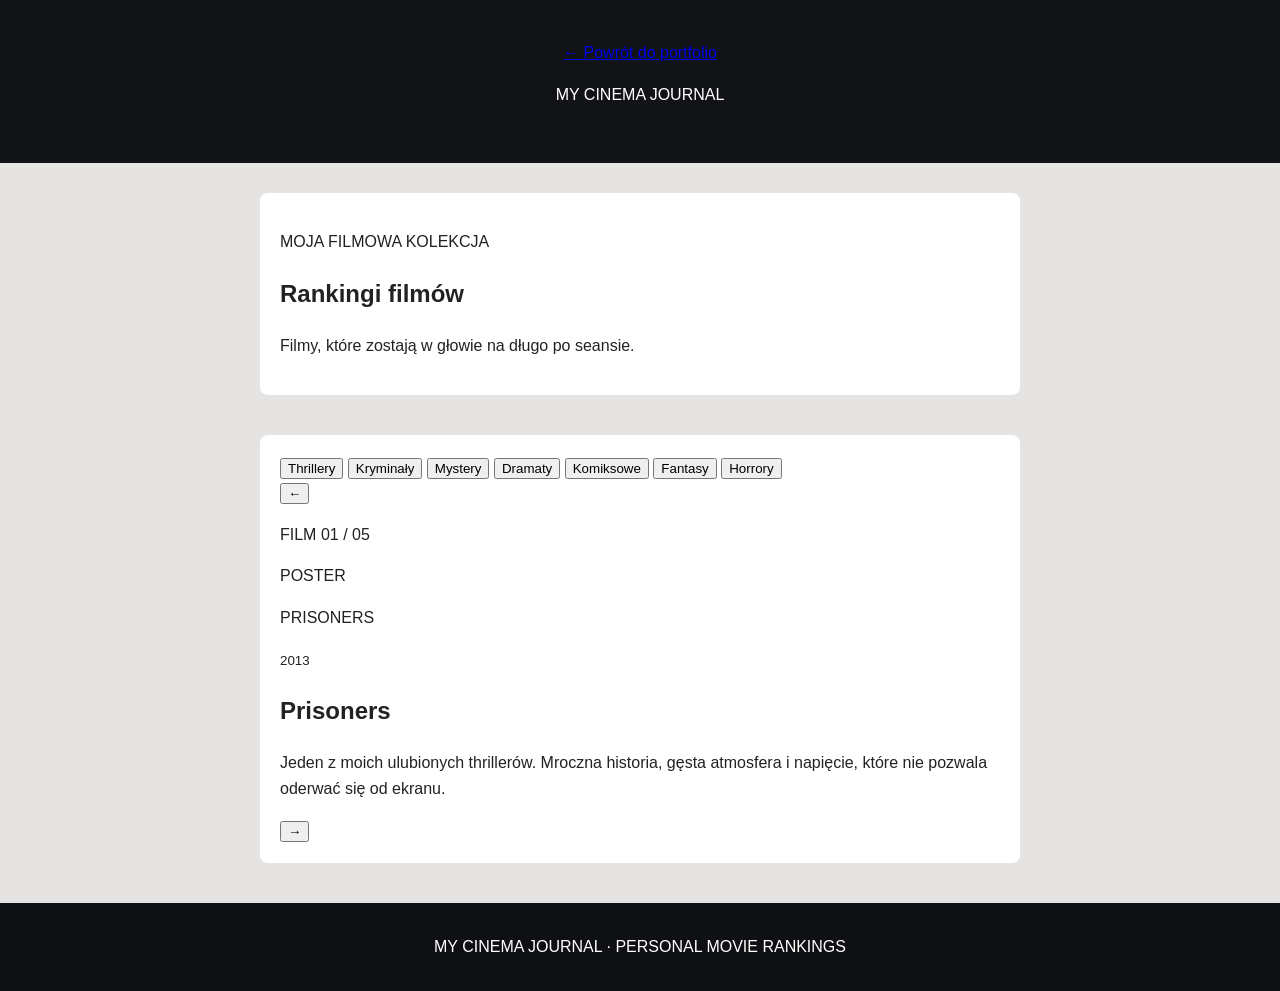
==== movies.html @ ecd9bb5b "Struktura movies" ====
<!DOCTYPE html>
<html lang="pl">
<head>
    <meta charset="UTF-8">
    <meta name="viewport" content="width=device-width, initial-scale=1.0">

    <title>Mój ranking filmów</title>

    <link rel="stylesheet" href="style.css">
</head>

<body class="movies-page theme-thriller">

    <header class="movies-header">
        <a href="index.html">← Powrót do portfolio</a>
        <p>MY CINEMA JOURNAL</p>
    </header>

    <main class="movies-main">

        <section class="movies-intro">
            <p class="eyebrow">MOJA FILMOWA KOLEKCJA</p>
            <h1>Rankingi filmów</h1>
            <p>Filmy, które zostają w głowie na długo po seansie.</p>
        </section>

        <section class="movie-browser">

            <div class="genre-buttons">
                <button class="genre-button active" data-genre="thriller">
                    Thrillery
                </button>

                <button class="genre-button" data-genre="crime">
                    Kryminały
                </button>

                <button class="genre-button" data-genre="mystery">
                    Mystery
                </button>

                <button class="genre-button" data-genre="drama">
                    Dramaty
                </button>

                <button class="genre-button" data-genre="comic">
                    Komiksowe
                </button>

                <button class="genre-button" data-genre="fantasy">
                    Fantasy
                </button>

                <button class="genre-button" data-genre="horror">
                    Horrory
                </button>
            </div>

            <div class="movie-viewer">

                <button
                    class="movie-arrow"
                    id="prev-movie"
                    aria-label="Poprzedni film"
                >
                    &#8592;
                </button>

                <div class="movie-info">

                    <p class="movie-rank" id="movie-position">
                        FILM 01 / 05
                    </p>

                    <div class="poster-placeholder" id="movie-poster">
                        <span>POSTER</span>
                        <p>PRISONERS</p>
                        <small>2013</small>
                    </div>

                    <h2 id="movie-title">Prisoners</h2>

                    <p class="movie-description" id="movie-description">
                        Jeden z moich ulubionych thrillerów.
                        Mroczna historia, gęsta atmosfera i napięcie,
                        które nie pozwala oderwać się od ekranu.
                    </p>

                </div>

                <button
                    class="movie-arrow"
                    id="next-movie"
                    aria-label="Następny film"
                >
                    &#8594;
                </button>

            </div>

        </section>

    </main>

    <footer class="movies-footer">
        <p>MY CINEMA JOURNAL · PERSONAL MOVIE RANKINGS</p>
    </footer>

    <script src="script.js"></script>

</body>
</html>
---- style.css ----
*{
  box-sizing: border-box;
}

body{
  margin: 0;
  font-family: Arial, Helvetica, sans-serif;
     background-color: #E6E3E3;
    color: #222;
    line-height: 1.6;
}
header {
    background-color: #121316;
    color: white;
    text-align: center;
    padding: 40px 20px;
}

main {
    max-width: 800px;
    margin: 30px auto;
    padding: 0 20px;
}

section {
    background-color: white;
    padding: 20px;
    margin-bottom: 40px;
    border-radius: 8px;
}

footer {
    text-align: center;
    padding: 15px;
    background-color: #0f1013;;
    color: white;
}

nav {
    display: flex;
    justify-content: center;
    align-items: center;
    gap: 40px;
    padding: 22px 20px;
    background-color: #0c0d0f;
}

nav a {
    color: white;
    text-decoration: none;
    font-weight: bold;
    font-size: 18px;
}

nav a:hover {
    color: #61dafb;
}

.about-content {
    display: flex;
    gap: 30px;
    align-items: center;
}

.about-text {
    flex: 1;
    font-size: 18px;
}

.about-image {
    flex: 0 0 200px;
}

.about-image img {
    width: 200px;
    height: 200px;
    object-fit: cover;
    border-radius: 50%;
}


.interest-item {
    margin-bottom: 25px;
    font-size: 17px;
}

.interest-item h3 {
    margin-bottom: 8px;
}

.movies-link {
    display: inline-block;
    margin-top: 10px;
    padding: 10px 16px;
    background-color: #252936;
    color: white;
    text-decoration: none;
    border-radius: 6px;
    transition: background-color 0.2s;
}

.movies-link:hover {
    background-color: #414b63;
}
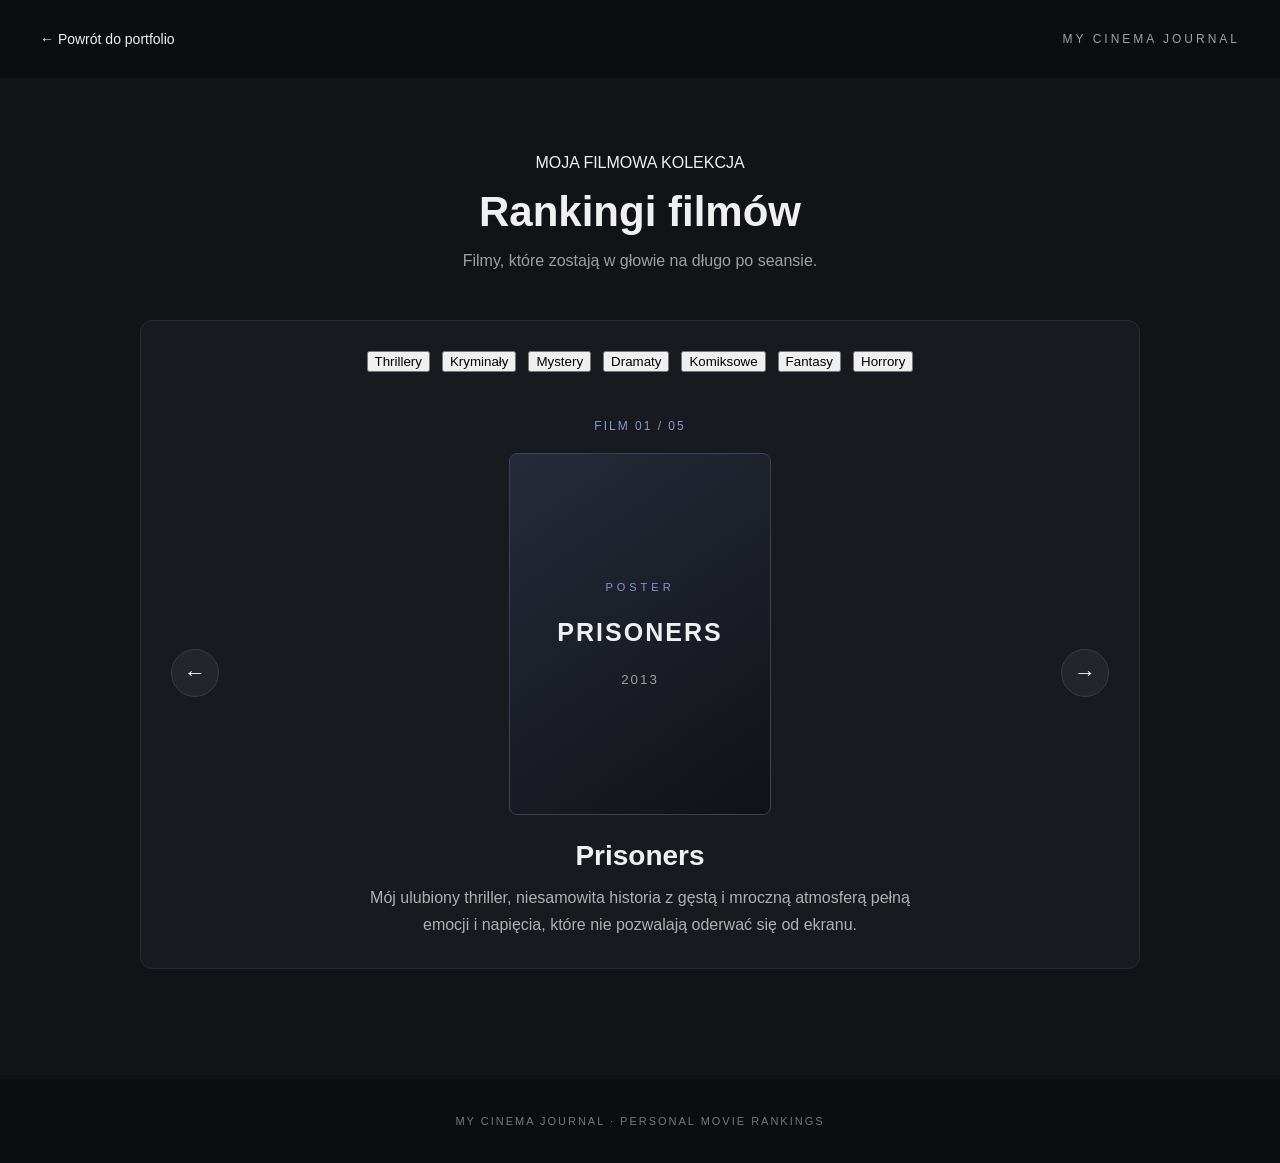
==== commit 71113f53: "Stylizacja movies" ====
--- a/movies.html
+++ b/movies.html
@@ -7,7 +7,7 @@
 
     <title>Mój ranking filmów</title>
 
-    <link rel="stylesheet" href="style.css">
+    <link rel="stylesheet" href="movies.css">
 </head>
 
 <body class="movies-page theme-thriller">
@@ -82,9 +82,9 @@
                     <h2 id="movie-title">Prisoners</h2>
 
                     <p class="movie-description" id="movie-description">
-                        Jeden z moich ulubionych thrillerów.
-                        Mroczna historia, gęsta atmosfera i napięcie,
-                        które nie pozwala oderwać się od ekranu.
+                        Mój ulubiony thriller,
+                        niesamowita historia z gęstą i mroczną atmosferą pełną emocji i napięcia,
+                        które nie pozwalają oderwać się od ekranu.
                     </p>
 
                 </div>
--- a/movies.css
+++ b/movies.css
@@ -0,0 +1,154 @@
+.movies-page {
+    background-color: #121316;
+    color: #f0f0f0;
+    font-family: Arial, sans-serif;
+    margin: 0;
+}
+
+.movies-header {
+    background-color: #0c0d0f;
+    padding: 20px 40px;
+    display: flex;
+    justify-content: space-between;
+    align-items: center;
+}
+
+.movies-header a {
+    color: #f0f0f0;
+    text-decoration: none;
+    font-size: 14px;
+}
+
+.movies-header p {
+    font-size: 12px;
+    letter-spacing: 3px;
+    color: #a0a0a0;
+}
+
+.movies-main {
+    max-width: 1000px;
+    margin: 0 auto;
+    padding: 60px 24px;
+}
+
+.movies-intro {
+    text-align: center;
+    margin-bottom: 50px;
+}
+
+.movies-intro h1 {
+    font-size: 42px;
+    margin: 15px 0;
+}
+
+.movies-intro > p:last-child {
+    color: #a0a0a0;
+    font-size: 16px;
+}
+
+.genre-buttons {
+    display: flex;
+    justify-content: center;
+    flex-wrap: wrap;
+    gap: 12px;
+    margin-bottom: 35px;
+}
+
+.movie-browser {
+    background-color: #181a1f;
+    border: 1px solid #292c33;
+    border-radius: 12px;
+    padding: 30px;
+}
+
+.movie-viewer {
+    display: flex;
+    align-items: center;
+    justify-content: space-between;
+    gap: 25px;
+}
+
+.movie-info {
+    flex: 1;
+    text-align: center;
+    min-width: 0;
+}
+
+.movie-rank {
+    color: #8498d5;
+    font-size: 12px;
+    letter-spacing: 2px;
+    margin-bottom: 20px;
+}
+
+.poster-placeholder {
+    width: 260px;
+    height: 360px;
+    margin: 0 auto 25px;
+    background: linear-gradient(145deg, #252b3a, #111216);
+    border: 1px solid #3b4355;
+    border-radius: 8px;
+    display: flex;
+    flex-direction: column;
+    justify-content: center;
+    align-items: center;
+}
+
+.poster-placeholder span {
+    font-size: 11px;
+    letter-spacing: 4px;
+    color: #8498d5;
+}
+
+.poster-placeholder p {
+    font-size: 25px;
+    font-weight: bold;
+    letter-spacing: 2px;
+}
+
+.poster-placeholder small {
+    color: #a0a0a0;
+    letter-spacing: 2px;
+}
+
+.movie-info h2 {
+    font-size: 28px;
+    margin-bottom: 12px;
+}
+
+.movie-description {
+    max-width: 550px;
+    margin: 0 auto;
+    color: #b0b0b0;
+    line-height: 1.7;
+}
+
+.movie-arrow {
+    background-color: #22252c;
+    color: #f0f0f0;
+    border: 1px solid #383c45;
+    border-radius: 50%;
+    width: 48px;
+    height: 48px;
+    font-size: 22px;
+    cursor: pointer;
+    flex-shrink: 0;
+    transition: 0.2s;
+}
+
+.genre-button:hover,
+.movie-arrow:hover {
+    background-color: #292e3a;
+    color: #ffffff;
+    border-color: #8498d5;
+}
+
+.movies-footer {
+    text-align: center;
+    padding: 25px 20px;
+    margin-top: 50px;
+    background-color: #0c0d0f;
+    color: #777777;
+    font-size: 11px;
+    letter-spacing: 2px;
+}
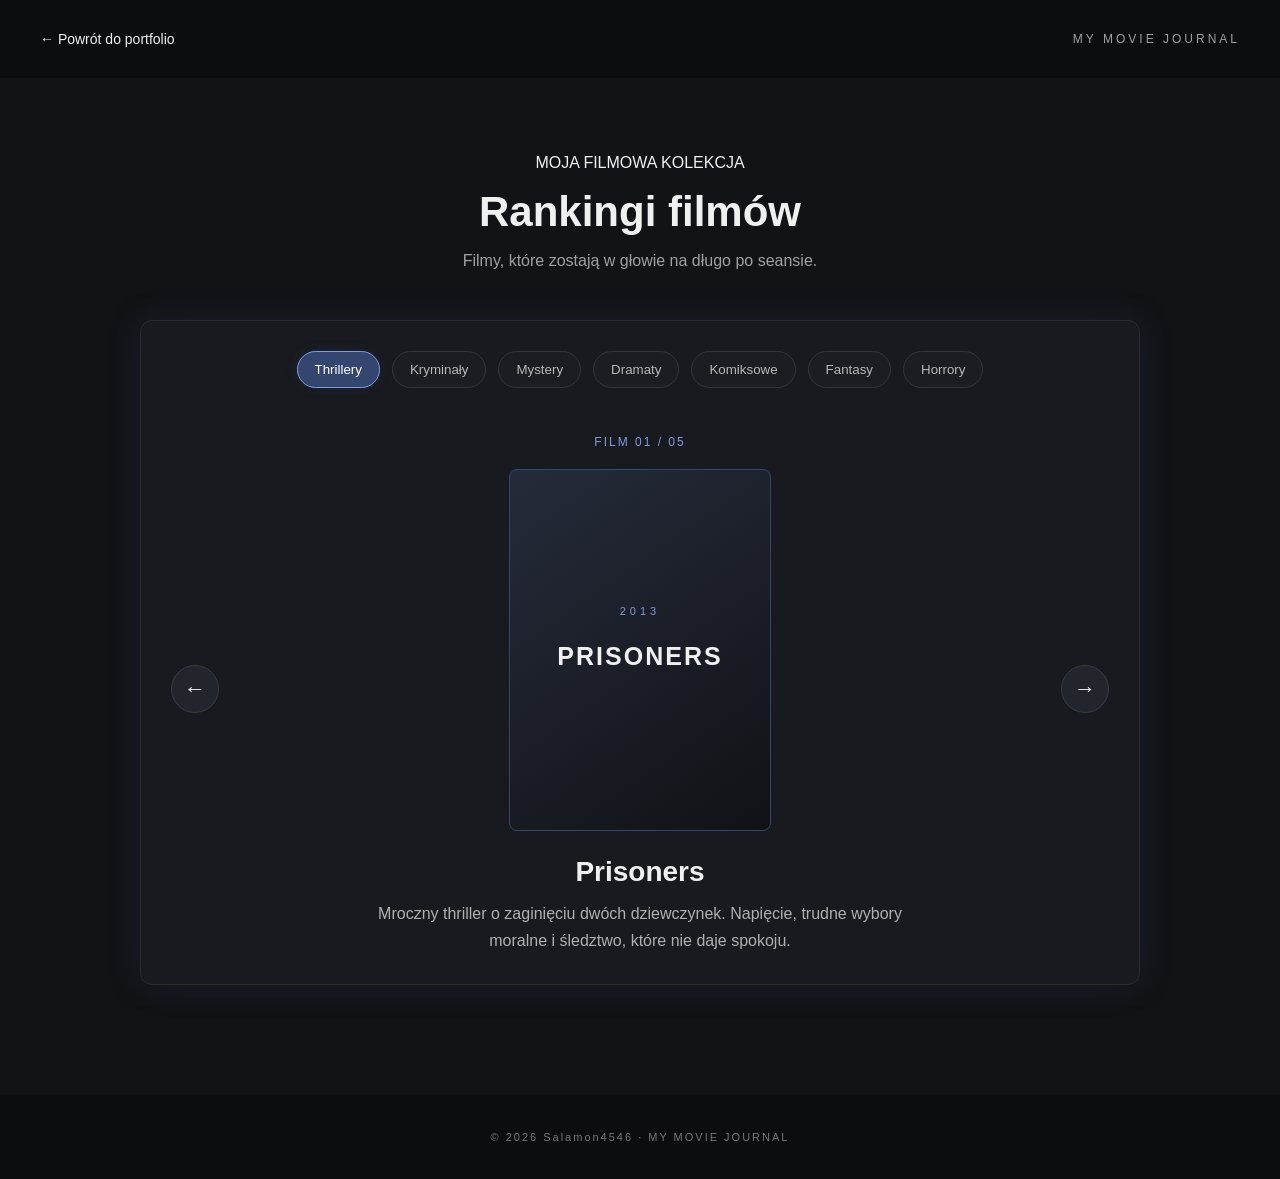
==== commit 1fd82c08: "Projekty, Kontakt + ogolne poprawki" ====
--- a/movies.html
+++ b/movies.html
@@ -14,7 +14,7 @@
 
     <header class="movies-header">
         <a href="index.html">← Powrót do portfolio</a>
-        <p>MY CINEMA JOURNAL</p>
+        <p>MY MOVIE JOURNAL</p>
     </header>
 
     <main class="movies-main">
@@ -104,7 +104,7 @@
     </main>
 
     <footer class="movies-footer">
-        <p>MY CINEMA JOURNAL · PERSONAL MOVIE RANKINGS</p>
+        <p>&copy; 2026 Salamon4546 · MY MOVIE JOURNAL</p>
     </footer>
 
     <script src="script.js"></script>
--- a/movies.css
+++ b/movies.css
@@ -3,6 +3,9 @@
     color: #f0f0f0;
     font-family: Arial, sans-serif;
     margin: 0;
+    --accent: #8498d5;
+    --accent-dark: #35466f;
+    --glow: rgba(70, 95, 165, 0.16);
 }
 
 .movies-header {
@@ -59,6 +62,8 @@
     border: 1px solid #292c33;
     border-radius: 12px;
     padding: 30px;
+    box-shadow: 0 0 35px var(--glow);
+
 }
 
 .movie-viewer {
@@ -79,6 +84,7 @@
     font-size: 12px;
     letter-spacing: 2px;
     margin-bottom: 20px;
+    color: var(--accent);
 }
 
 .poster-placeholder {
@@ -92,6 +98,8 @@
     flex-direction: column;
     justify-content: center;
     align-items: center;
+    border-color: var(--accent-dark);
+    overflow: hidden;
 }
 
 .poster-placeholder span {
@@ -138,9 +146,10 @@
 
 .genre-button:hover,
 .movie-arrow:hover {
-    background-color: #292e3a;
+    background-color: var(--accent-dark);
     color: #ffffff;
-    border-color: #8498d5;
+    border-color: var(--accent);
+    transform: scale(1.08);
 }
 
 .movies-footer {
@@ -152,3 +161,76 @@
     font-size: 11px;
     letter-spacing: 2px;
 }
+
+.theme-thriller {
+    --accent: #8498d5;
+    --accent-dark: #35466f;
+    --glow: rgba(70, 95, 165, 0.16);
+}
+
+.genre-button.active {
+    background-color: var(--accent-dark);
+    color: #ffffff;
+    border-color: var(--accent);
+    box-shadow: 0 0 12px var(--glow);
+}
+
+.movie-poster-image {
+    display: block;
+    width: 260px;
+    height: 360px;
+    object-fit: cover;
+    border-radius: 8px;
+}
+
+.genre-button {
+    background-color: #1b1d22;
+    color: #b8b8b8;
+    border: 1px solid #33363d;
+    padding: 10px 17px;
+    border-radius: 20px;
+    cursor: pointer;
+    transition: 0.2s ease;
+}
+
+.theme-thriller {
+    --accent: #7f9bd8;
+    --accent-dark: #34466f;
+    --glow: rgba(70, 95, 165, 0.16);
+}
+
+.theme-crime {
+    --accent: #d15c63;
+    --accent-dark: #702d36;
+    --glow: rgba(150, 35, 45, 0.18);
+}
+
+.theme-mystery {
+    --accent: #a98be3;
+    --accent-dark: #59417d;
+    --glow: rgba(115, 70, 175, 0.2);
+}
+
+.theme-drama {
+    --accent: #d2aa7d;
+    --accent-dark: #795b3d;
+    --glow: rgba(160, 110, 60, 0.16);
+}
+
+.theme-comic {
+    --accent: #58c5ee;
+    --accent-dark: #17668c;
+    --glow: rgba(30, 130, 190, 0.2);
+}
+
+.theme-fantasy {
+    --accent: #acd17d;
+    --accent-dark: #42623a;
+    --glow: rgba(80, 130, 55, 0.2);
+}
+
+.theme-horror {
+    --accent: #4e2025;
+    --accent-dark: #3a0812;
+    --glow: rgba(105, 13, 27, 0.24);
+}
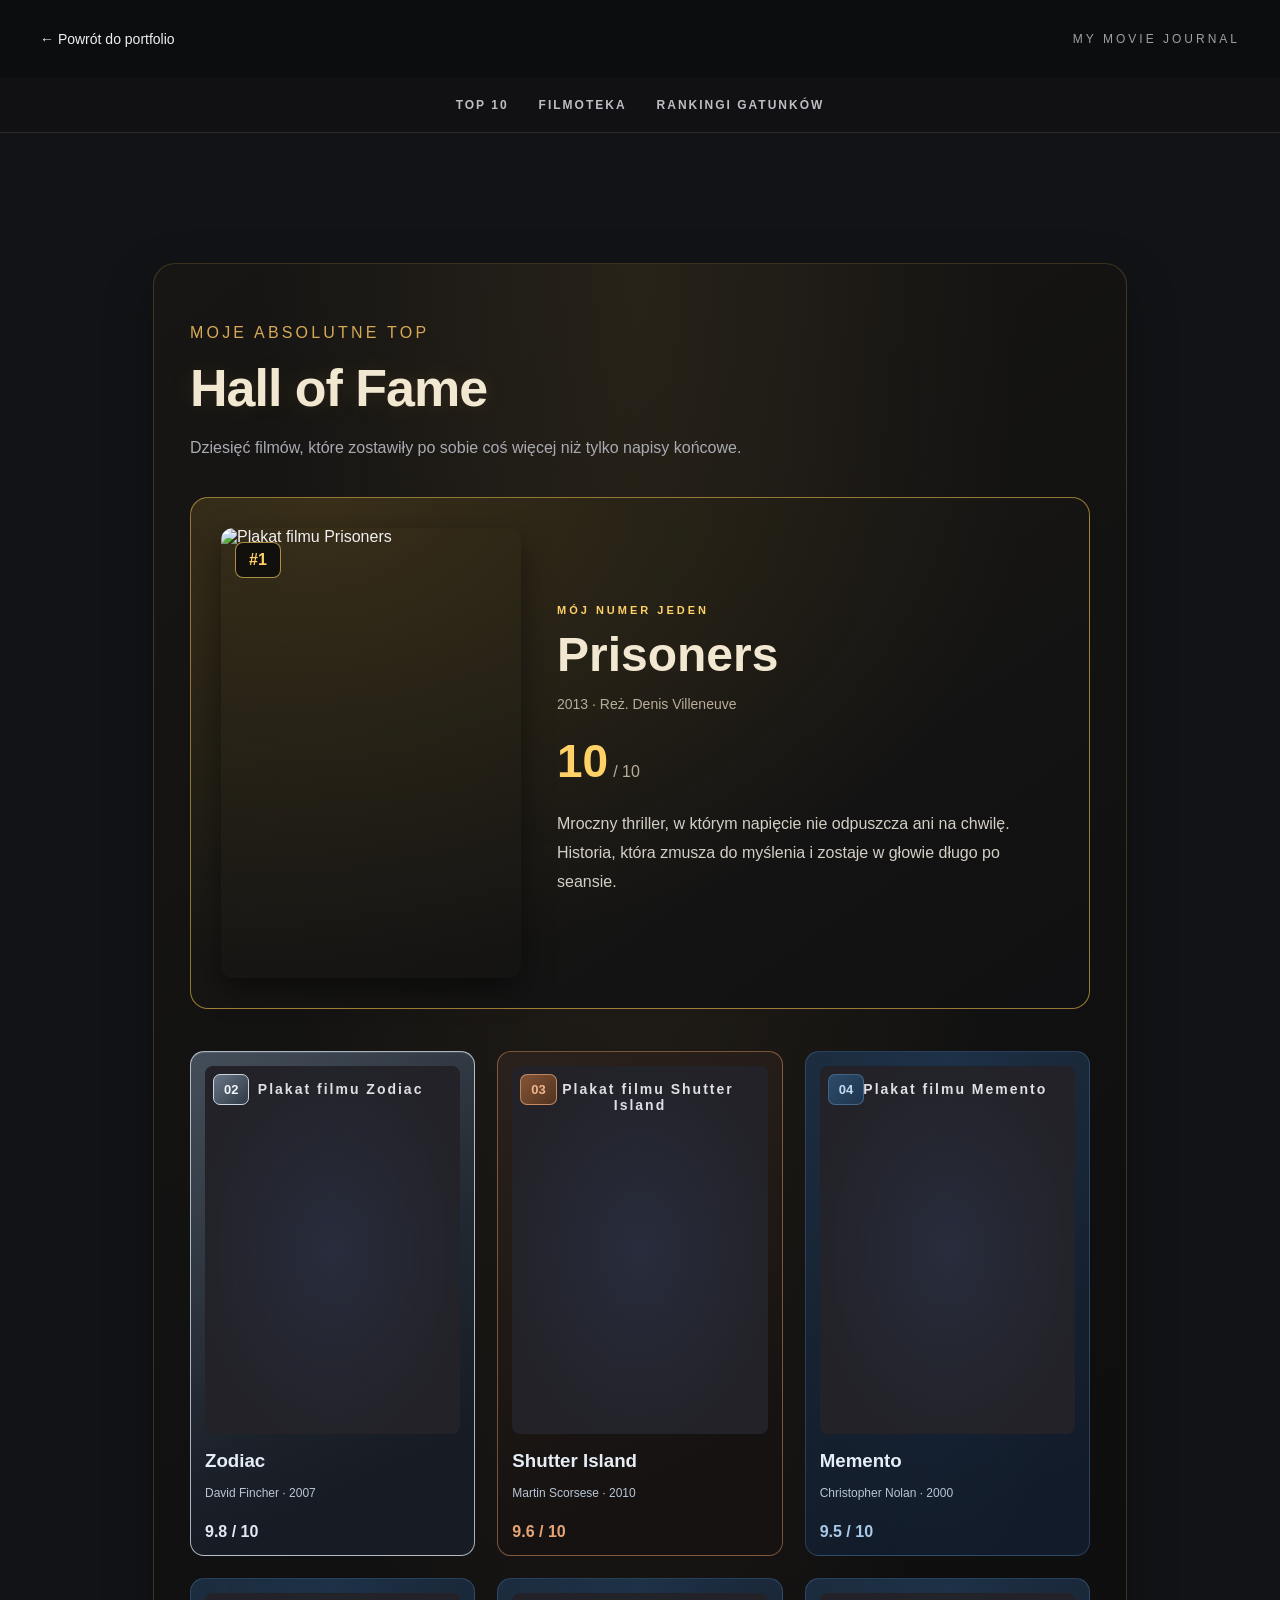
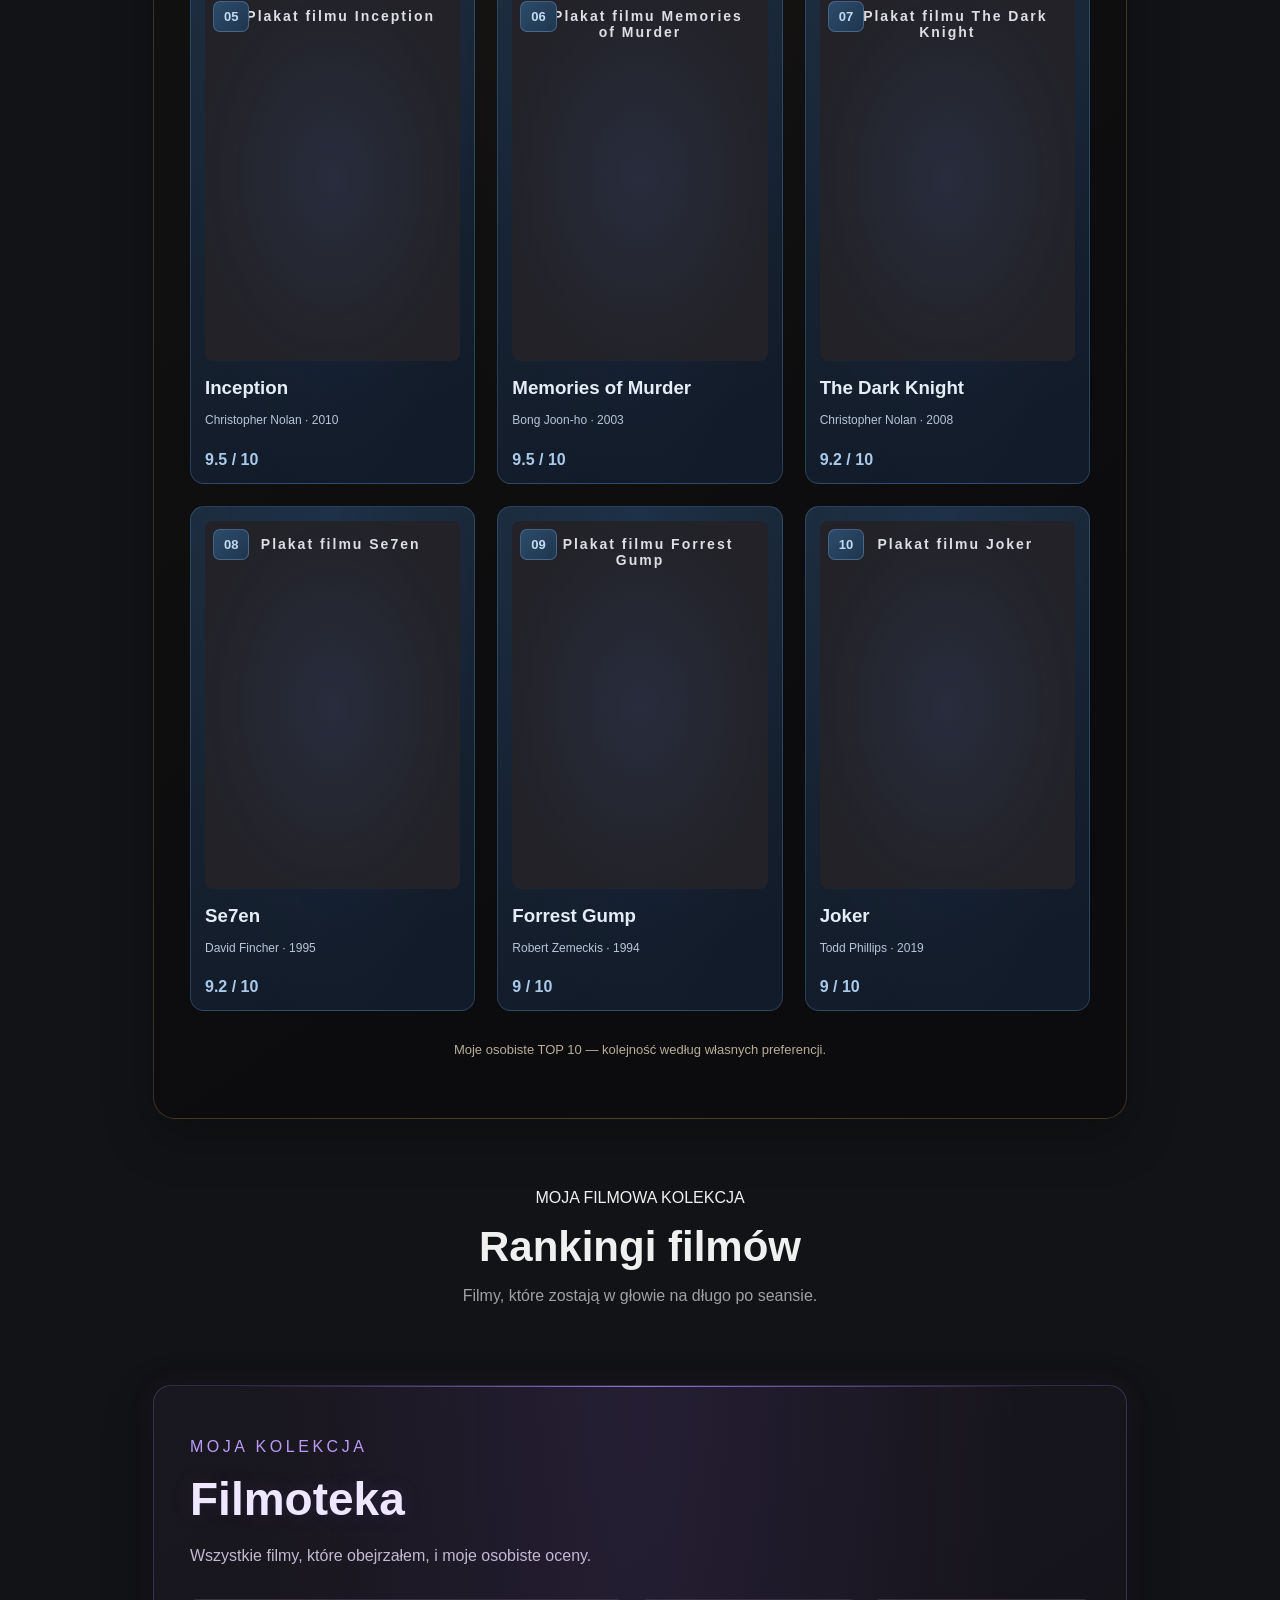
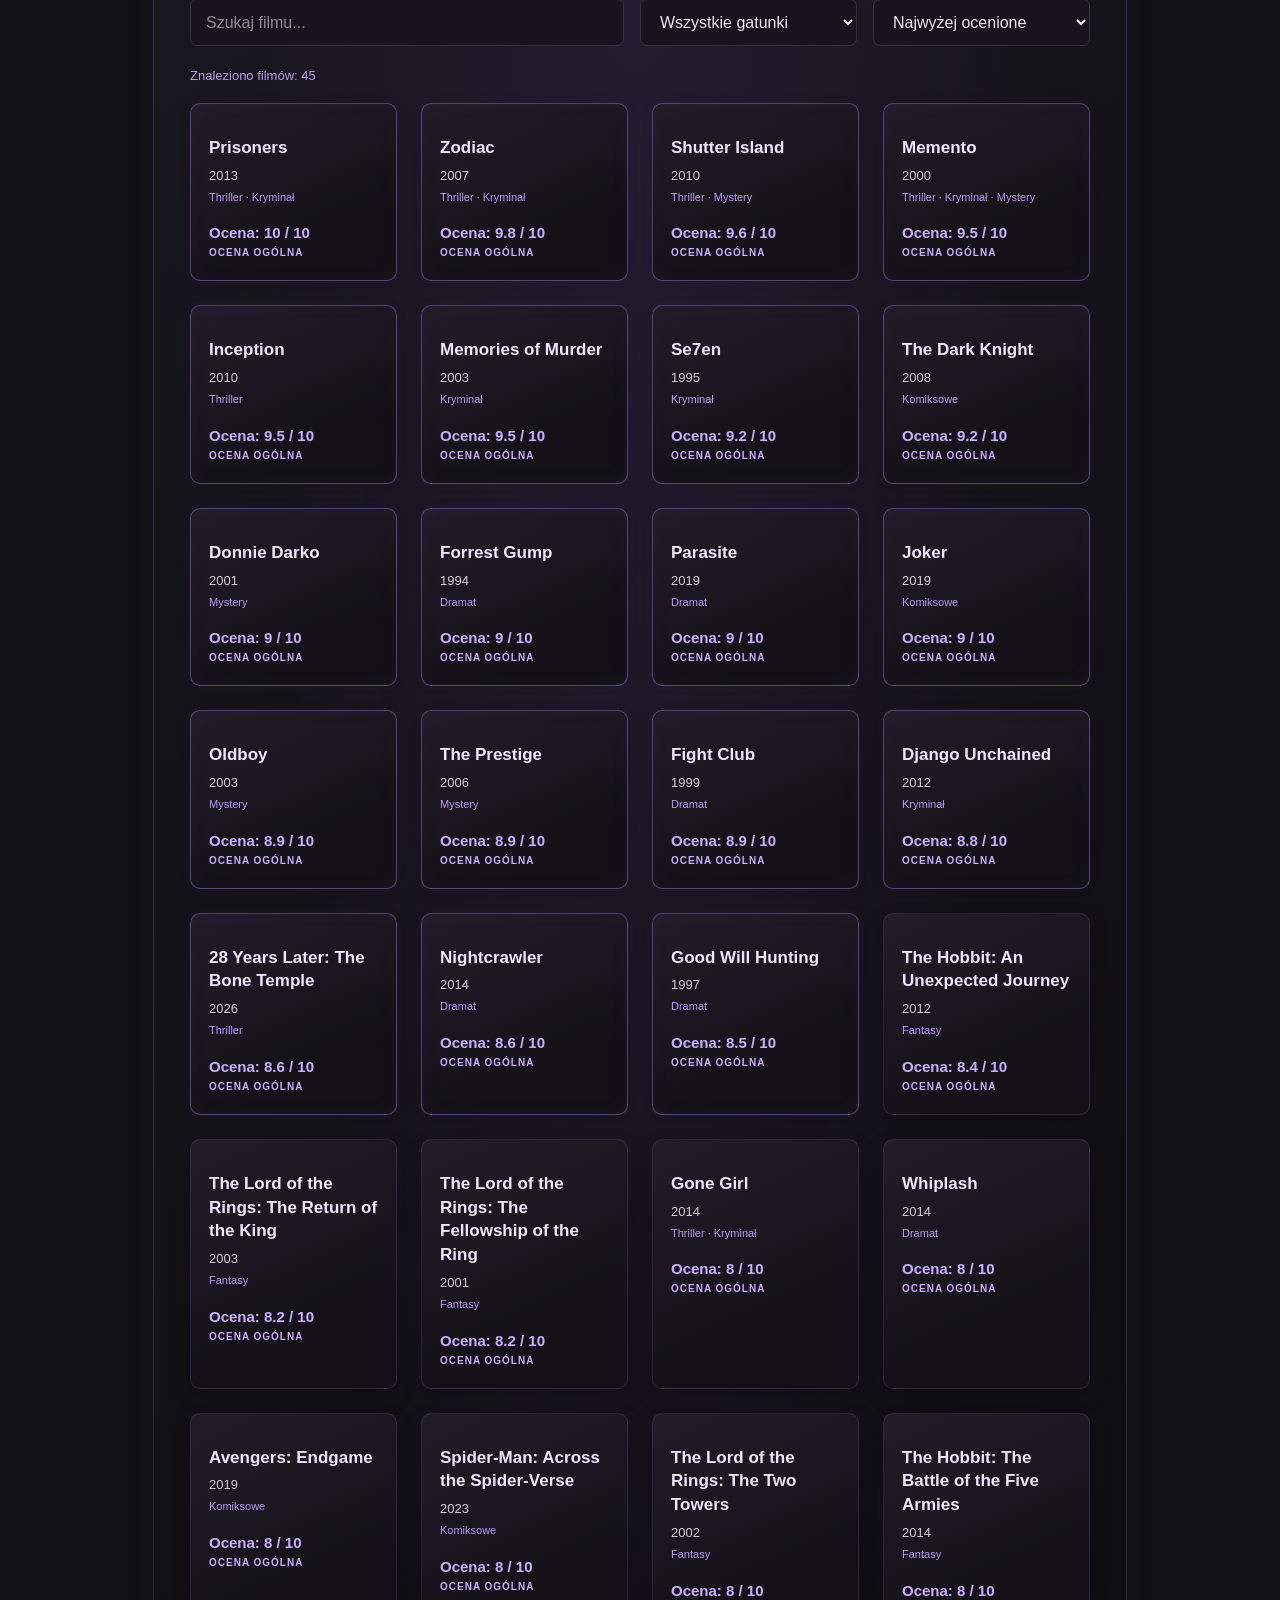
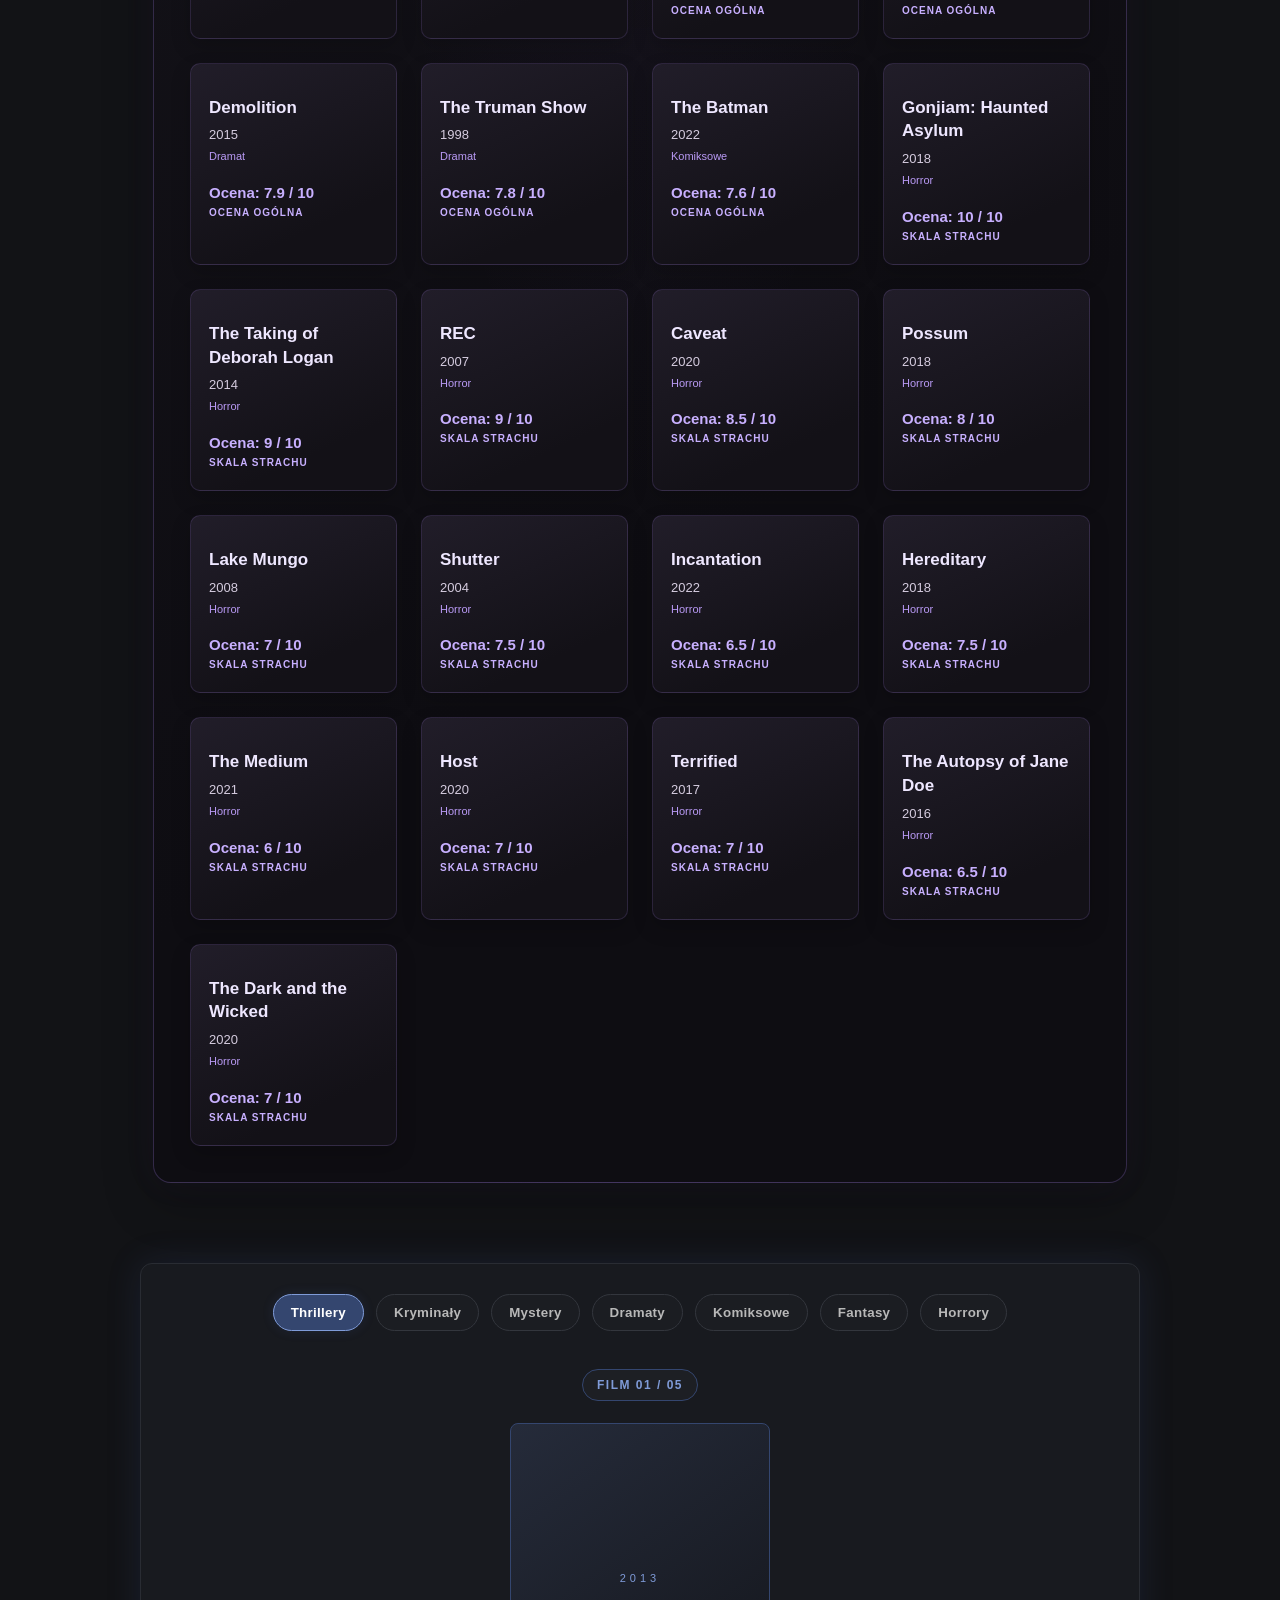
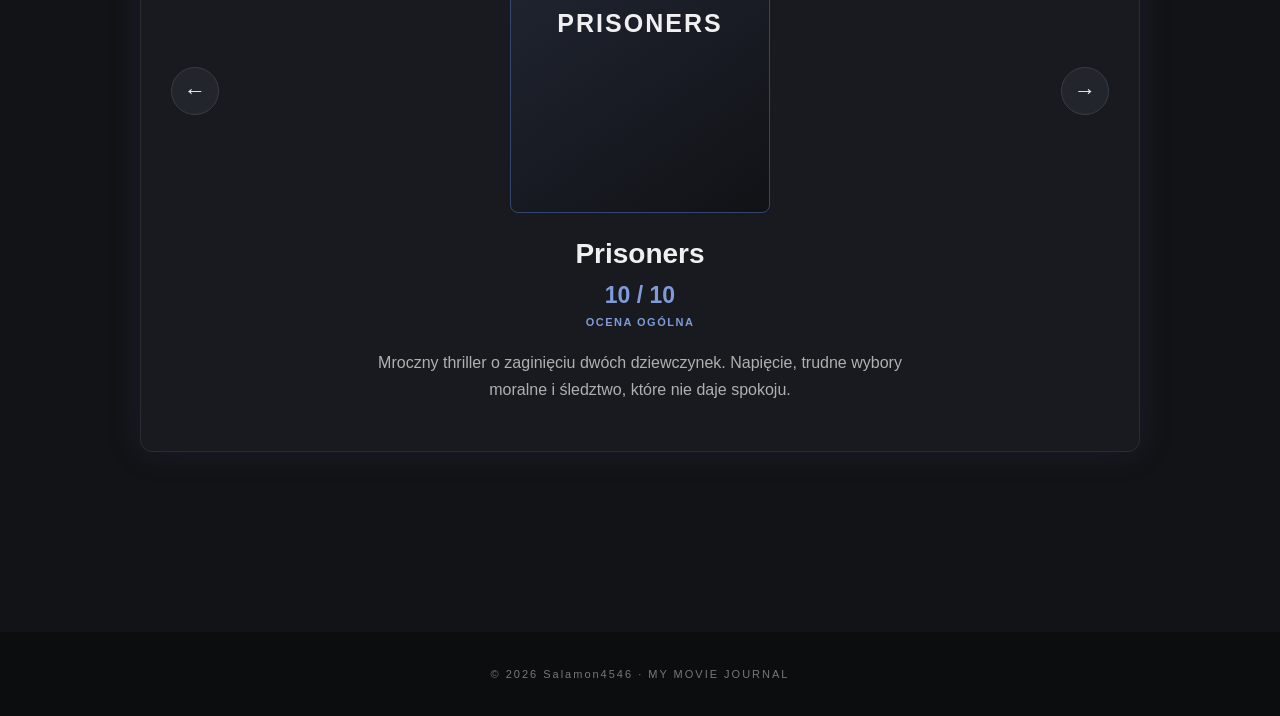
==== commit a85dfd84: "Update Movie Journal" ====
--- a/movies.html
+++ b/movies.html
@@ -12,20 +12,253 @@
 
 <body class="movies-page theme-thriller">
 
-    <header class="movies-header">
-        <a href="index.html">← Powrót do portfolio</a>
-        <p>MY MOVIE JOURNAL</p>
-    </header>
+<header class="movies-header">
+    <a href="index.html">← Powrót do portfolio</a>
+    <p>MY MOVIE JOURNAL</p>
+</header>
+
+<nav class="movies-nav">
+    <a href="#top10">TOP 10</a>
+    <a href="#film-library">FILMOTEKA</a>
+    <a href="#rankings">RANKINGI GATUNKÓW</a>
+</nav>
 
     <main class="movies-main">
+        
+
+<section class="top10-section" id="top10">
+
+    <div class="top10-heading">
+        <p class="eyebrow">MOJE ABSOLUTNE TOP</p>
+        <h2>Hall of Fame</h2>
+        <p>Dziesięć filmów, które zostawiły po sobie coś więcej niż tylko napisy końcowe.</p>
+    </div>
+
+    <div class="featured-movie">
+
+        <div class="featured-poster">
+            
+            <img
+                 src="https://image.tmdb.org/t/p/original/uhviyknTT5cEQXbn6vWIqfM4vGm.jpg"
+                alt="Plakat filmu Prisoners"
+            >
+
+            <span class="featured-number">#1</span>
+        </div>
+
+        <div class="featured-info">
+            <p class="featured-label">MÓJ NUMER JEDEN</p>
+            <h3>Prisoners</h3>
+
+            <p class="featured-meta">
+                2013 · Reż. Denis Villeneuve
+            </p>
+
+            <div class="featured-rating">
+                <span class="rating-number">10</span>
+                <span class="rating-scale">/ 10</span>
+            </div>
+
+            <p class="featured-description">
+                Mroczny thriller, w którym napięcie nie odpuszcza
+                ani na chwilę. Historia, która zmusza do myślenia
+                i zostaje w głowie długo po seansie.
+            </p>
+        </div>
+
+    </div>
+
+    <div class="top10-grid">
+
+        <article class="top10-card">
+            <span class="top10-position">02</span>
+            <div class="top10-card-poster">
+                <img
+                    src="https://image.tmdb.org/t/p/original/km9xno8aBrh6K9hnpSRz7lTQQi.jpg"
+                    alt="Plakat filmu Zodiac"
+                    loading="lazy"
+                >
+            </div>
+            <h3>Zodiac</h3>
+            <p>David Fincher · 2007</p>
+            <strong>9.8 / 10</strong>
+        </article>
+
+        <article class="top10-card">
+            <span class="top10-position">03</span>
+            <div class="top10-card-poster">
+                <img
+                    src="https://image.tmdb.org/t/p/w500/4GDy0PHYX3VRXUtwK5ysFbg3kEx.jpg"
+                    alt="Plakat filmu Shutter Island"
+                    loading="lazy"
+                >
+            </div>
+            <h3>Shutter Island</h3>
+            <p>Martin Scorsese · 2010</p>
+            <strong>9.6 / 10</strong>
+        </article>
+
+        <article class="top10-card">
+            <span class="top10-position">04</span>
+            <div class="top10-card-poster">
+                <img
+                    src="https://image.tmdb.org/t/p/w500/nzlv62aC0octS5AklAiWpXLX9Z0.jpg"
+                    alt="Plakat filmu Memento"
+                    loading="lazy"
+                >
+            </div>
+            <h3>Memento</h3>
+            <p>Christopher Nolan · 2000</p>
+            <strong>9.5 / 10</strong>
+        </article>
+
+        <article class="top10-card">
+            <span class="top10-position">05</span>
+            <div class="top10-card-poster">
+                <img
+                    src="https://image.tmdb.org/t/p/w500/edv5CZvWj09upOsy2Y6IwDhK8bt.jpg"
+                    alt="Plakat filmu Inception"
+                    loading="lazy"
+                >
+            </div>
+            <h3>Inception</h3>
+            <p>Christopher Nolan · 2010</p>
+            <strong>9.5 / 10</strong>
+        </article>
+
+        <article class="top10-card">
+            <span class="top10-position">06</span>
+            <div class="top10-card-poster">
+                <img
+                    src="https://image.tmdb.org/t/p/w500/jcgUjx1QcupGzjntTVlnQ15lHqy.jpg"
+                    alt="Plakat filmu Memories of Murder"
+                    loading="lazy"
+                >
+            </div>
+            <h3>Memories of Murder</h3>
+            <p>Bong Joon-ho · 2003</p>
+            <strong>9.5 / 10</strong>
+        </article>
+
+        <article class="top10-card">
+            <span class="top10-position">07</span>
+            <div class="top10-card-poster">
+                <img
+                    src="https://image.tmdb.org/t/p/w500/qJ2tW6WMUDux911r6m7haRef0WH.jpg"
+                    alt="Plakat filmu The Dark Knight"
+                    loading="lazy"
+                >
+            </div>
+            <h3>The Dark Knight</h3>
+            <p>Christopher Nolan · 2008</p>
+            <strong>9.2 / 10</strong>
+        </article>
+
+        <article class="top10-card">
+            <span class="top10-position">08</span>
+            <div class="top10-card-poster">
+                <img
+                    src="https://image.tmdb.org/t/p/w500/yEbjPcq6VoWSG9KRWqzIbOxoy6W.jpg"
+                    alt="Plakat filmu Se7en"
+                    loading="lazy"
+                >
+            </div>
+            <h3>Se7en</h3>
+            <p>David Fincher · 1995</p>
+            <strong>9.2 / 10</strong>
+        </article>
+
+        <article class="top10-card">
+            <span class="top10-position">09</span>
+            <div class="top10-card-poster">
+                <img
+                    src="https://image.tmdb.org/t/p/w500/9wlYJy01XgvIhdf651FgyJkau07.jpg"
+                    alt="Plakat filmu Forrest Gump"
+                    loading="lazy"
+                >
+            </div>
+            <h3>Forrest Gump</h3>
+            <p>Robert Zemeckis · 1994</p>
+            <strong>9 / 10</strong>
+        </article>
+
+        <article class="top10-card">
+            <span class="top10-position">10</span>
+            <div class="top10-card-poster">
+                <img
+                    src="https://image.tmdb.org/t/p/w500/udDclJoHjfjb8Ekgsd4FDteOkCU.jpg"
+                    alt="Plakat filmu Joker"
+                    loading="lazy"
+                >
+            </div>
+            <h3>Joker</h3>
+            <p>Todd Phillips · 2019</p>
+            <strong>9 / 10</strong>
+        </article>
+
+    </div>
+
+    <p class="top10-note">
+        Moje osobiste TOP 10 — kolejność według własnych preferencji.
+    </p>
+
+</section>
 
         <section class="movies-intro">
             <p class="eyebrow">MOJA FILMOWA KOLEKCJA</p>
             <h1>Rankingi filmów</h1>
             <p>Filmy, które zostają w głowie na długo po seansie.</p>
         </section>
-
-        <section class="movie-browser">
+        
+<section class="film-library" id="film-library">
+
+    <div class="library-heading">
+        <p class="eyebrow">MOJA KOLEKCJA</p>
+        <h2>Filmoteka</h2>
+        <p>Wszystkie filmy, które obejrzałem, i moje osobiste oceny.</p>
+    </div>
+
+    <div class="library-controls">
+
+        <input
+            type="search"
+            id="film-search"
+            placeholder="Szukaj filmu..."
+            aria-label="Szukaj filmu"
+        >
+
+        <select id="genre-filter" aria-label="Filtruj według gatunku">
+            <option value="all">Wszystkie gatunki</option>
+            <option value="thriller">Thriller</option>
+            <option value="crime">Kryminał</option>
+            <option value="mystery">Mystery</option>
+            <option value="drama">Dramat</option>
+            <option value="comic">Komiksowe</option>
+            <option value="fantasy">Fantasy</option>
+            <option value="horror">Horror</option>
+        </select>
+
+        <select id="film-sort" aria-label="Sortuj filmy">
+            <option value="rating-desc">Najwyżej ocenione</option>
+            <option value="rating-asc">Najniżej ocenione</option>
+            <option value="title-asc">Tytuł A–Z</option>
+            <option value="year-desc">Najnowsze</option>
+            <option value="year-asc">Najstarsze</option>
+        </select>
+
+    </div>
+
+    <p class="library-count" id="library-count"></p>
+
+    <div class="film-grid" id="film-grid"></div>
+
+    <p class="library-empty" id="library-empty" hidden>
+        Nie znaleziono filmów pasujących do wyszukiwania.
+    </p>
+
+</section>
+
+        <section class="movie-browser" id="rankings">
 
             <div class="genre-buttons">
                 <button class="genre-button active" data-genre="thriller">
@@ -80,6 +313,14 @@
                     </div>
 
                     <h2 id="movie-title">Prisoners</h2>
+                    
+                    
+<div id="movie-rating-container"></div>
+
+<p id="fear-rating-note" class="fear-rating-note" hidden>
+    Ocena pokazuje poziom strachu, jaki wywołuje film, a nie jego ogólną jakość.
+</p>
+
 
                     <p class="movie-description" id="movie-description">
                         Mój ulubiony thriller,
--- a/movies.css
+++ b/movies.css
@@ -1,31 +1,37 @@
+
+/* ========================================
+   MOVIE JOURNAL — STYLE GŁÓWNE
+======================================== */
+
 .movies-page {
-    background-color: #121316;
+    margin: 0;
+    background: #121316;
     color: #f0f0f0;
     font-family: Arial, sans-serif;
-    margin: 0;
+
     --accent: #8498d5;
     --accent-dark: #35466f;
     --glow: rgba(70, 95, 165, 0.16);
 }
 
 .movies-header {
-    background-color: #0c0d0f;
+    display: flex;
+    align-items: center;
+    justify-content: space-between;
     padding: 20px 40px;
-    display: flex;
-    justify-content: space-between;
-    align-items: center;
+    background: #0c0d0f;
 }
 
 .movies-header a {
     color: #f0f0f0;
+    font-size: 14px;
     text-decoration: none;
-    font-size: 14px;
 }
 
 .movies-header p {
+    color: #a0a0a0;
     font-size: 12px;
     letter-spacing: 3px;
-    color: #a0a0a0;
 }
 
 .movies-main {
@@ -35,13 +41,13 @@
 }
 
 .movies-intro {
+    margin-bottom: 50px;
     text-align: center;
-    margin-bottom: 50px;
 }
 
 .movies-intro h1 {
+    margin: 15px 0;
     font-size: 42px;
-    margin: 15px 0;
 }
 
 .movies-intro > p:last-child {
@@ -49,21 +55,120 @@
     font-size: 16px;
 }
 
+.movies-footer {
+    margin-top: 50px;
+    padding: 25px 20px;
+    background: #0c0d0f;
+    color: #777;
+    font-size: 11px;
+    letter-spacing: 2px;
+    text-align: center;
+}
+
+
+/* ========================================
+   NAWIGACJA
+======================================== */
+
+.movies-nav {
+    display: flex;
+    flex-wrap: wrap;
+    align-items: center;
+    justify-content: center;
+    gap: 30px;
+    padding: 20px;
+    background: #111113;
+    border-bottom: 1px solid #29292e;
+}
+
+
+.movies-nav a {
+    position: relative;
+    color: #bdbdc5;
+    font-size: 12px;
+    font-weight: bold;
+    letter-spacing: 2px;
+    text-decoration: none;
+    transition: color 0.25s ease;
+}
+
+/* Animowane podkreślenie */
+.movies-nav a::after {
+    content: "";
+    position: absolute;
+    left: 0;
+    bottom: -8px;
+    width: 100%;
+    height: 2px;
+    background-color: #457fa0;
+
+    transform: scaleX(0);
+    transform-origin: center;
+    transition: transform 0.25s ease;
+}
+
+.movies-nav a:hover {
+    color: #457fa0;
+}
+
+.movies-nav a:hover::after {
+    transform: scaleX(1);
+}
+
+.movies-nav a:focus-visible {
+    outline: 2px solid var(--accent);
+    outline-offset: 5px;
+}
+
+
+
+/* ========================================
+   KARUZELA GATUNKÓW
+======================================== */
+
 .genre-buttons {
     display: flex;
+    flex-wrap: wrap;
     justify-content: center;
-    flex-wrap: wrap;
     gap: 12px;
     margin-bottom: 35px;
 }
 
+.genre-button {
+    padding: 10px 17px;
+    border: 1px solid #33363d;
+    border-radius: 20px;
+    background: #1b1d22;
+    color: #b8b8b8;
+    cursor: pointer;
+    transition:
+        background-color 0.2s ease,
+        color 0.2s ease,
+        border-color 0.2s ease,
+        transform 0.2s ease;
+}
+
+.genre-button:hover,
+.movie-arrow:hover {
+    transform: scale(1.05);
+    background: var(--accent-dark);
+    color: #fff;
+    border-color: var(--accent);
+}
+
+.genre-button.active {
+    background: var(--accent-dark);
+    color: #fff;
+    border-color: var(--accent);
+    box-shadow: 0 0 12px var(--glow);
+}
+
 .movie-browser {
-    background-color: #181a1f;
+    padding: 30px;
     border: 1px solid #292c33;
     border-radius: 12px;
-    padding: 30px;
+    background: #181a1f;
     box-shadow: 0 0 35px var(--glow);
-
 }
 
 .movie-viewer {
@@ -75,37 +180,35 @@
 
 .movie-info {
     flex: 1;
+    min-width: 0;
     text-align: center;
-    min-width: 0;
 }
 
 .movie-rank {
-    color: #8498d5;
+    margin-bottom: 20px;
+    color: var(--accent);
     font-size: 12px;
     letter-spacing: 2px;
-    margin-bottom: 20px;
-    color: var(--accent);
 }
 
 .poster-placeholder {
+    display: flex;
+    flex-direction: column;
+    align-items: center;
+    justify-content: center;
     width: 260px;
     height: 360px;
     margin: 0 auto 25px;
+    overflow: hidden;
+    border: 1px solid var(--accent-dark);
+    border-radius: 8px;
     background: linear-gradient(145deg, #252b3a, #111216);
-    border: 1px solid #3b4355;
-    border-radius: 8px;
-    display: flex;
-    flex-direction: column;
-    justify-content: center;
-    align-items: center;
-    border-color: var(--accent-dark);
-    overflow: hidden;
 }
 
 .poster-placeholder span {
+    color: var(--accent);
     font-size: 11px;
     letter-spacing: 4px;
-    color: #8498d5;
 }
 
 .poster-placeholder p {
@@ -119,9 +222,18 @@
     letter-spacing: 2px;
 }
 
+.movie-poster-image {
+    display: block;
+    width: 260px;
+    height: 360px;
+    margin: 0 auto 25px;
+    border-radius: 8px;
+    object-fit: cover;
+}
+
 .movie-info h2 {
+    margin-bottom: 12px;
     font-size: 28px;
-    margin-bottom: 12px;
 }
 
 .movie-description {
@@ -132,66 +244,24 @@
 }
 
 .movie-arrow {
-    background-color: #22252c;
-    color: #f0f0f0;
+    flex-shrink: 0;
+    width: 48px;
+    height: 48px;
     border: 1px solid #383c45;
     border-radius: 50%;
-    width: 48px;
-    height: 48px;
+    background: #22252c;
+    color: #f0f0f0;
     font-size: 22px;
     cursor: pointer;
-    flex-shrink: 0;
-    transition: 0.2s;
-}
-
-.genre-button:hover,
-.movie-arrow:hover {
-    background-color: var(--accent-dark);
-    color: #ffffff;
-    border-color: var(--accent);
-    transform: scale(1.08);
-}
-
-.movies-footer {
-    text-align: center;
-    padding: 25px 20px;
-    margin-top: 50px;
-    background-color: #0c0d0f;
-    color: #777777;
-    font-size: 11px;
-    letter-spacing: 2px;
-}
-
-.theme-thriller {
-    --accent: #8498d5;
-    --accent-dark: #35466f;
-    --glow: rgba(70, 95, 165, 0.16);
-}
-
-.genre-button.active {
-    background-color: var(--accent-dark);
-    color: #ffffff;
-    border-color: var(--accent);
-    box-shadow: 0 0 12px var(--glow);
-}
-
-.movie-poster-image {
-    display: block;
-    width: 260px;
-    height: 360px;
-    object-fit: cover;
-    border-radius: 8px;
-}
-
-.genre-button {
-    background-color: #1b1d22;
-    color: #b8b8b8;
-    border: 1px solid #33363d;
-    padding: 10px 17px;
-    border-radius: 20px;
-    cursor: pointer;
-    transition: 0.2s ease;
-}
+    transition:
+        background-color 0.2s ease,
+        color 0.2s ease,
+        border-color 0.2s ease,
+        transform 0.2s ease;
+}
+
+
+/* Kolory zmieniające się wraz z gatunkiem */
 
 .theme-thriller {
     --accent: #7f9bd8;
@@ -230,7 +300,901 @@
 }
 
 .theme-horror {
-    --accent: #4e2025;
+    --accent: #a34d5a;
     --accent-dark: #3a0812;
     --glow: rgba(105, 13, 27, 0.24);
-}+}
+
+
+/* ========================================
+   HALL OF FAME
+======================================== */
+
+.top10-section {
+    width: min(1100px, 90%);
+    margin: 70px auto;
+    padding: 44px 36px;
+    border: 1px solid rgba(224, 177, 91, 0.22);
+    border-radius: 22px;
+    background:
+        radial-gradient(
+            ellipse at 50% 0%,
+            rgba(201, 154, 75, 0.10),
+            transparent 55%
+        ),
+        linear-gradient(145deg, #171614, #0c0c0e 80%);
+    box-shadow: 0 18px 50px rgba(0, 0, 0, 0.25);
+}
+
+.top10-heading {
+    margin-bottom: 36px;
+}
+
+.top10-heading .eyebrow {
+    color: #d7a957;
+    letter-spacing: 0.2em;
+}
+
+.top10-heading h2 {
+    margin: 10px 0;
+    color: #f2e7d0;
+    font-size: clamp(32px, 5vw, 52px);
+    letter-spacing: -1px;
+    text-shadow: 0 0 24px rgba(224, 170, 76, 0.12);
+}
+
+.top10-heading > p:last-child {
+    max-width: 600px;
+    color: #aaaab3;
+    line-height: 1.7;
+}
+
+.featured-movie {
+    display: grid;
+    grid-template-columns: minmax(0, 300px) minmax(0, 1fr);
+    align-items: center;
+    gap: 36px;
+    margin-bottom: 42px;
+    padding: 30px;
+    border: 1px solid rgba(255, 204, 80, 0.55);
+    border-radius: 18px;
+    background:
+        radial-gradient(
+            ellipse at 15% 0%,
+            rgba(255, 193, 54, 0.13),
+            transparent 65%
+        ),
+        linear-gradient(145deg, #1c1a15, #101012);
+    transition:
+        transform 0.25s ease,
+        border-color 0.25s ease,
+        box-shadow 0.25s ease;
+}
+
+.featured-movie:hover {
+    transform: translateY(-4px);
+    border-color: rgba(255, 209, 102, 0.85);
+    box-shadow:
+        0 12px 32px rgba(0, 0, 0, 0.35),
+        0 0 24px rgba(255, 193, 54, 0.12);
+}
+
+.featured-poster {
+    position: relative;
+    overflow: hidden;
+    border-radius: 12px;
+    box-shadow: 0 12px 32px rgba(0, 0, 0, 0.45);
+}
+
+.featured-poster img {
+    display: block;
+    width: 100%;
+    aspect-ratio: 2 / 3;
+    object-fit: cover;
+}
+
+.featured-number {
+    position: absolute;
+    top: 14px;
+    left: 14px;
+    padding: 8px 13px;
+    border: 1px solid rgba(255, 209, 102, 0.65);
+    border-radius: 8px;
+    background: rgba(15, 14, 12, 0.9);
+    color: #ffd166;
+    font-weight: 800;
+}
+
+.featured-label {
+    color: #ffd166;
+    font-size: 11px;
+    font-weight: bold;
+    letter-spacing: 3px;
+}
+
+.featured-info h3 {
+    margin: 10px 0;
+    color: #f2e7d0;
+    font-size: clamp(30px, 4vw, 48px);
+}
+
+.featured-meta,
+.rating-scale {
+    color: #b8ad9a;
+}
+
+.featured-meta {
+    font-size: 14px;
+}
+
+.featured-rating {
+    display: flex;
+    align-items: baseline;
+    gap: 5px;
+    margin: 22px 0;
+    color: #ffd166;
+}
+
+.rating-number {
+    font-size: 46px;
+    font-weight: 800;
+}
+
+.featured-description {
+    max-width: 520px;
+    color: #d4cfc5;
+    line-height: 1.8;
+}
+
+
+/* Karty TOP 10 */
+
+.top10-grid {
+    display: grid;
+    grid-template-columns: repeat(3, minmax(0, 1fr));
+    gap: 22px;
+    margin-top: 35px;
+}
+
+.top10-card {
+    position: relative;
+    min-width: 0;
+    overflow: hidden;
+    padding: 14px;
+    border: 1px solid rgba(91, 145, 200, 0.3);
+    border-radius: 14px;
+    background:
+        radial-gradient(
+            ellipse at 50% 0%,
+            rgba(49, 105, 165, 0.11),
+            transparent 75%
+        ),
+        linear-gradient(155deg, #1c2c3e, #121b29 85%);
+    transition:
+        transform 0.25s ease,
+        border-color 0.25s ease,
+        box-shadow 0.25s ease,
+        background 0.25s ease;
+}
+
+.top10-card:hover {
+    transform: translateY(-5px);
+    border-color: rgba(112, 170, 225, 0.65);
+    box-shadow:
+        0 10px 28px rgba(0, 0, 0, 0.3),
+        0 0 20px rgba(60, 125, 190, 0.09);
+}
+
+.top10-position {
+    position: absolute;
+    z-index: 1;
+    top: 22px;
+    left: 22px;
+    padding: 7px 10px;
+    border: 1px solid rgba(112, 157, 204, 0.4);
+    border-radius: 7px;
+    background: linear-gradient(135deg, #2c4b6a, #20364e);
+    color: #c2d9f0;
+    font-size: 13px;
+    font-weight: 800;
+}
+
+.top10-card-poster {
+    display: flex;
+    align-items: center;
+    justify-content: center;
+    aspect-ratio: 2 / 3;
+    margin-bottom: 16px;
+    overflow: hidden;
+    padding: 15px;
+    border-radius: 8px;
+    background:
+        radial-gradient(ellipse at center, var(--glow), transparent 75%),
+        #222228;
+    color: #dedee5;
+    font-size: 14px;
+    font-weight: bold;
+    letter-spacing: 2px;
+    text-align: center;
+}
+
+.top10-card-poster img {
+    display: block;
+    width: 100%;
+    height: 100%;
+    object-fit: cover;
+    transition: transform 0.35s ease;
+}
+
+.top10-card:hover .top10-card-poster img {
+    transform: scale(1.04);
+}
+
+.top10-card h3 {
+    margin: 8px 0;
+    color: #e5edf7;
+}
+
+.top10-card p {
+    color: #b8c5d5;
+    font-size: 12px;
+    line-height: 1.6;
+}
+
+.top10-card strong {
+    display: inline-block;
+    margin-top: 8px;
+    color: #a9c9e8;
+}
+
+.top10-note {
+    margin-top: 28px;
+    color: #b8ad9a;
+    font-size: 13px;
+    line-height: 1.7;
+    text-align: center;
+}
+
+
+/* 2. MIEJSCE — SREBRO */
+
+.top10-card:nth-child(1) {
+    border-color: rgba(220, 230, 242, 0.75);
+    background:
+        linear-gradient(
+            135deg,
+            rgba(205, 216, 230, 0.13),
+            transparent 55%
+        ),
+        linear-gradient(155deg, #303944, #171c24 80%);
+    box-shadow: inset 0 1px 0 rgba(240, 245, 255, 0.12);
+}
+
+.top10-card:nth-child(1) .top10-position {
+    border-color: #cbd5e1;
+    background: linear-gradient(135deg, #687585, #303945);
+    color: #f0f4fa;
+}
+
+.top10-card:nth-child(1) strong {
+    color: #e1e8f1;
+}
+
+.top10-card:nth-child(1):hover {
+    border-color: #f0f4fa;
+    box-shadow: 0 0 24px rgba(210, 225, 245, 0.13);
+}
+
+
+/* 3. MIEJSCE — BRĄZ */
+
+.top10-card:nth-child(2) {
+    border-color: rgba(205, 139, 91, 0.55);
+    background: linear-gradient(155deg, #2b211c, #151211 80%);
+}
+
+.top10-card:nth-child(2) .top10-position {
+    border-color: rgba(230, 164, 119, 0.7);
+    background: linear-gradient(135deg, #855536, #503321);
+    color: #f0b48c;
+}
+
+.top10-card:nth-child(2) strong {
+    color: #e6a477;
+}
+
+.top10-card:nth-child(2):hover {
+    border-color: #e6a477;
+    background: linear-gradient(155deg, #38271e, #1b1411 80%);
+    box-shadow:
+        0 10px 28px rgba(0, 0, 0, 0.3),
+        0 0 24px rgba(205, 139, 91, 0.13);
+}
+
+
+/* ========================================
+   FILMOTEKA — GRAFIT I FIOLET
+======================================== */
+
+.film-library {
+    position: relative;
+    isolation: isolate;
+    width: min(1100px, 90%);
+    margin: 80px auto;
+    padding: 36px;
+    overflow: hidden;
+    border: 1px solid rgba(158, 124, 230, 0.25);
+    border-radius: 18px;
+    background:
+        radial-gradient(
+            ellipse at 50% 0%,
+            rgba(132, 91, 210, 0.12),
+            transparent 55%
+        ),
+        linear-gradient(145deg, #19171f, #0e0d12 75%);
+    box-shadow:
+        0 0 35px rgba(132, 91, 210, 0.06),
+        0 18px 50px rgba(0, 0, 0, 0.25);
+}
+
+.film-library::before {
+    position: absolute;
+    z-index: -1;
+    top: 0;
+    left: 8%;
+    width: 84%;
+    height: 1px;
+    background: linear-gradient(
+        90deg,
+        transparent,
+        rgba(177, 145, 255, 0.75),
+        transparent
+    );
+    content: "";
+    pointer-events: none;
+}
+
+.library-heading {
+    margin-bottom: 30px;
+}
+
+.library-heading .eyebrow {
+    color: #b99af5;
+    letter-spacing: 0.22em;
+}
+
+.library-heading h2 {
+    margin: 10px 0;
+    color: #eee7ff;
+    font-size: clamp(30px, 5vw, 46px);
+    text-shadow: 0 0 24px rgba(166, 124, 255, 0.12);
+}
+
+.library-heading > p:last-child {
+    color: #c3b9d2;
+    line-height: 1.7;
+}
+
+.library-controls {
+    display: grid;
+    grid-template-columns: 2fr 1fr 1fr;
+    gap: 16px;
+    margin-bottom: 22px;
+}
+
+.library-controls input,
+.library-controls select {
+    box-sizing: border-box;
+    width: 100%;
+    min-width: 0;
+    padding: 13px 15px;
+    border: 1px solid #393044;
+    border-radius: 7px;
+    background: #17141d;
+    color: #eee7fa;
+    font: inherit;
+    transition:
+        border-color 0.2s ease,
+        box-shadow 0.2s ease;
+}
+
+.library-controls input::placeholder {
+    color: #93899f;
+}
+
+.library-controls input:focus,
+.library-controls select:focus {
+    outline: none;
+    border-color: #a17be8;
+    box-shadow: 0 0 0 3px rgba(161, 123, 232, 0.14);
+}
+
+.library-count {
+    margin: 20px 0;
+    color: #b99af5;
+    font-size: 13px;
+}
+
+.film-grid {
+    display: grid;
+    grid-template-columns: repeat(4, minmax(0, 1fr));
+    gap: 24px;
+}
+
+.film-card {
+    min-width: 0;
+    overflow: hidden;
+    padding: 18px;
+    border: 1px solid rgba(158, 124, 230, 0.17);
+    border-radius: 10px;
+    background: linear-gradient(155deg, #211d29, #131117 75%);
+    box-shadow: 0 8px 20px rgba(0, 0, 0, 0.18);
+    transition:
+    transform 0.3s ease,
+    border-color 0.3s ease,
+    box-shadow 0.3s ease;
+}
+
+.film-card:hover {
+    transform: translateY(-4px);
+    border-color: rgba(177, 145, 255, 0.65);
+    box-shadow:
+        0 10px 28px rgba(0, 0, 0, 0.3),
+        0 0 22px rgba(132, 91, 210, 0.1);
+}
+
+
+.film-card img {
+    display: block;
+    width: 100%;
+    aspect-ratio: 2 / 3;
+    border-radius: 6px;
+    background: #222228;
+    object-fit: cover;
+
+    transition:
+        transform 0.4s ease,
+        filter 0.4s ease;
+}
+
+.film-card:hover img {
+    transform: scale(1.035);
+    filter: brightness(1.08);
+}
+
+
+.film-card h3 {
+    margin: 14px 0 8px;
+    color: #eee7ff;
+    font-size: 17px;
+    line-height: 1.4;
+}
+
+.film-card p {
+    margin: 6px 0;
+    color: #d5ccdf;
+    font-size: 13px;
+}
+
+.film-card .film-genres {
+    color: #b99af5;
+    font-size: 11px;
+    line-height: 1.6;
+}
+
+.film-card p:last-child {
+    color: #d5ccdf;
+    font-weight: bold;
+}
+
+.film-card.high-rated {
+    border-color: rgba(177, 145, 255, 0.38);
+    box-shadow:
+        inset 0 0 20px rgba(132, 91, 210, 0.04),
+        0 0 14px rgba(132, 91, 210, 0.04);
+}
+
+.film-card.high-rated:hover {
+    box-shadow:
+        0 10px 28px rgba(0, 0, 0, 0.3),
+        0 0 25px rgba(177, 145, 255, 0.15);
+}
+
+.film-card.high-rated p:last-child {
+    font-size: 14px;
+}
+
+.library-empty {
+    padding: 30px 0;
+    color: #b99af5;
+    text-align: center;
+}
+
+
+/* ========================================
+   RESPONSYWNOŚĆ
+======================================== */
+
+@media (max-width: 800px) {
+    .film-grid {
+        grid-template-columns: repeat(3, minmax(0, 1fr));
+    }
+
+    .library-controls {
+        grid-template-columns: 1fr 1fr;
+    }
+
+    .library-controls input {
+        grid-column: 1 / -1;
+    }
+}
+
+@media (max-width: 700px) {
+    .top10-section {
+        padding: 26px 16px;
+    }
+
+    .featured-movie {
+        grid-template-columns: 1fr;
+        gap: 24px;
+        padding: 20px;
+    }
+
+    .featured-poster {
+        max-width: 330px;
+        margin: 0 auto;
+    }
+
+    .top10-grid {
+        grid-template-columns: repeat(2, minmax(0, 1fr));
+        gap: 14px;
+    }
+
+    .movie-browser {
+        padding: 20px;
+    }
+
+    .movie-viewer {
+        gap: 12px;
+    }
+
+    .movie-poster-image,
+    .poster-placeholder {
+        max-width: 100%;
+        height: auto;
+        aspect-ratio: 2 / 3;
+    }
+}
+
+@media (max-width: 600px) {
+    .film-library {
+        padding: 20px 16px;
+    }
+
+    .film-grid {
+        gap: 16px;
+    }
+
+    .film-card {
+        padding: 12px;
+    }
+
+    .library-controls {
+        gap: 12px;
+    }
+}
+
+@media (max-width: 550px) {
+    .film-grid {
+        grid-template-columns: repeat(2, minmax(0, 1fr));
+    }
+
+    .film-card h3 {
+        font-size: 14px;
+    }
+
+    .library-controls {
+        grid-template-columns: 1fr;
+    }
+
+    .library-controls input {
+        grid-column: auto;
+    }
+
+    .movies-header {
+        gap: 15px;
+        padding: 16px 20px;
+    }
+
+    .movies-main {
+        padding: 35px 16px;
+    }
+
+    .movies-intro h1 {
+        font-size: 34px;
+    }
+
+    .movie-arrow {
+        width: 38px;
+        height: 38px;
+        font-size: 18px;
+    }
+
+    .movie-poster-image,
+    .poster-placeholder {
+        width: 100%;
+        max-width: 220px;
+    }
+}
+
+@media (max-width: 420px) {
+    .top10-grid {
+        grid-template-columns: 1fr;
+    }
+}
+
+@media (prefers-reduced-motion: reduce) {
+    .movies-nav a,
+    .genre-button,
+    .movie-arrow,
+    .featured-movie,
+    .top10-card,
+    .top10-card-poster img,
+    .film-card,
+    .library-controls input,
+    .library-controls select {
+        transition: none;
+    }
+
+    .featured-movie:hover,
+    .top10-card:hover,
+    .top10-card:hover .top10-card-poster img,
+    .film-card:hover,
+    .genre-button:hover,
+    .movie-arrow:hover {
+        transform: none;
+    }
+}
+
+
+/* ========================================
+   MOVIE JOURNAL — ULEPSZENIA RANKINGÓW
+======================================== */
+
+/* Nawigacja przewija do sekcji z niewielkim odstępem */
+#top10,
+#film-library,
+#rankings {
+    scroll-margin-top: 24px;
+    scroll-behavior: smooth;
+}
+
+/* Ranking gatunków */
+.movie-browser {
+    position: relative;
+    margin: 70px auto;
+    scroll-margin-top: 24px;
+    transition:
+        border-color 0.25s ease,
+        box-shadow 0.25s ease;
+}
+
+.movie-browser .genre-buttons {
+    margin-bottom: 30px;
+}
+
+.genre-button {
+    font-weight: 600;
+    letter-spacing: 0.3px;
+}
+
+.movie-info {
+    padding: 8px 0 18px;
+}
+
+.movie-rank {
+    display: inline-block;
+    margin: 0 auto 22px;
+    padding: 8px 14px;
+    border: 1px solid var(--accent-dark);
+    border-radius: 20px;
+    background: rgba(255, 255, 255, 0.025);
+    color: var(--accent);
+    font-weight: 700;
+    letter-spacing: 1.5px;
+}
+
+/* Plakaty — stałe proporcje i płynne dopasowanie */
+.poster-placeholder {
+    box-sizing: border-box;
+    width: min(260px, 100%);
+    height: auto;
+    aspect-ratio: 2 / 3;
+}
+
+.movie-poster-image {
+    width: min(260px, 100%);
+    height: auto;
+    aspect-ratio: 2 / 3;
+    object-fit: cover;
+    box-shadow: 0 12px 30px rgba(0, 0, 0, 0.3);
+}
+
+/* Ocena wyświetlana pod tytułem w rankingu */
+.movie-rating {
+    display: inline-flex;
+    align-items: center;
+    justify-content: center;
+    gap: 8px;
+    margin: 5px 0 16px;
+    color: var(--accent);
+    font-size: 23px;
+    font-weight: 800;
+}
+
+.movie-rating-label {
+    display: block;
+    margin-top: 4px;
+    color: #a8a8b2;
+    font-size: 11px;
+    font-weight: 600;
+    letter-spacing: 1.5px;
+    text-transform: uppercase;
+}
+
+/* Informacja wyjaśniająca skalę ocen horrorów */
+.fear-rating-note {
+    max-width: 560px;
+    margin: 0 auto 22px;
+    padding: 12px 16px;
+    border: 1px solid rgba(163, 77, 90, 0.35);
+    border-radius: 9px;
+    background: rgba(105, 13, 27, 0.13);
+    color: #d8b9bf;
+    font-size: 13px;
+    line-height: 1.7;
+    text-align: center;
+}
+
+/* Oceny w Filmotece */
+.film-card .film-rating {
+    display: inline-block;
+    margin-top: 10px;
+    color: #c8b0ff;
+    font-size: 15px;
+    font-weight: 800;
+}
+
+.film-card .film-rating-label {
+    display: block;
+    margin-top: 4px;
+    color: #a99bbd;
+    font-size: 10px;
+    letter-spacing: 1px;
+    text-transform: uppercase;
+}
+
+/* Karta horroru nie sugeruje oceny ogólnej */
+.theme-horror .movie-rating {
+    color: #e28b99;
+}
+
+.theme-horror .movie-rating-label {
+    color: #d49ba5;
+}
+
+/* Lepsza obsługa przewijania na małych ekranach */
+@media (max-width: 550px) {
+    .movie-browser {
+        margin: 45px auto;
+        padding: 16px;
+    }
+
+    .movie-viewer {
+        gap: 8px;
+    }
+
+    .movie-info h2 {
+        font-size: 23px;
+    }
+
+    .movie-description {
+        font-size: 14px;
+    }
+
+    .movie-rating {
+        font-size: 20px;
+    }
+}
+
+#fear-rating-note[hidden] {
+    display: none !important;
+}
+
+#movie-rating-container {
+    margin-top: 12px;
+    text-align: center;
+}
+
+#movie-rating-container .movie-rating {
+    display: block;
+}
+
+#movie-rating-container .movie-rating-label {
+    display: block;
+}
+
+
+/* Lepsze rozmieszczenie oceny w rankingu gatunków */
+#movie-rating-container {
+    display: flex;
+    flex-direction: column;
+    align-items: center;
+    gap: 5px;
+    margin: 12px 0 18px;
+    text-align: center;
+}
+
+#movie-rating-container .movie-rating {
+    margin: 0;
+    line-height: 1.2;
+}
+
+#movie-rating-container .movie-rating-label {
+    margin-top: 0;
+    line-height: 1.5;
+}
+
+/* Odstęp między oceną strachu a wyjaśnieniem */
+#fear-rating-note {
+    margin: 18px auto 24px;
+    line-height: 1.7;
+}
+
+/* Kolor podpisu oceny ogólnej dopasowany do wyniku */
+#movie-rating-container .movie-rating-label {
+    color: var(--accent);
+}
+
+/* W horrorach zachowujemy kolor skali strachu */
+.theme-horror #movie-rating-container .movie-rating-label {
+    color: #d49ba5;
+}
+
+
+/* Czytelne oceny w Filmotece */
+.film-card .film-rating {
+    margin-bottom: 0;
+    line-height: 1.4;
+}
+
+.film-card .film-rating-label {
+    margin-top: 4px;
+    margin-bottom: 4px;
+    color: #c8b0ff;
+    font-size: 10px;
+    font-weight: 700;
+    letter-spacing: 1px;
+}
+
+/* Horror — kolor pasujący do skali strachu */
+.film-card:has(.film-rating-label) {
+    --film-rating-accent: #c8b0ff;
+}
+
+.film-card .film-rating-label {
+    color: var(--film-rating-accent);
+}
+
+
+/* Płynne przewijanie strony */
+html {
+    scroll-behavior: smooth;
+}
+
+/* Uwzględnij wysokość nawigacji podczas przewijania */
+#top10,
+#film-library,
+#rankings {
+    scroll-margin-top: 100px;
+}
